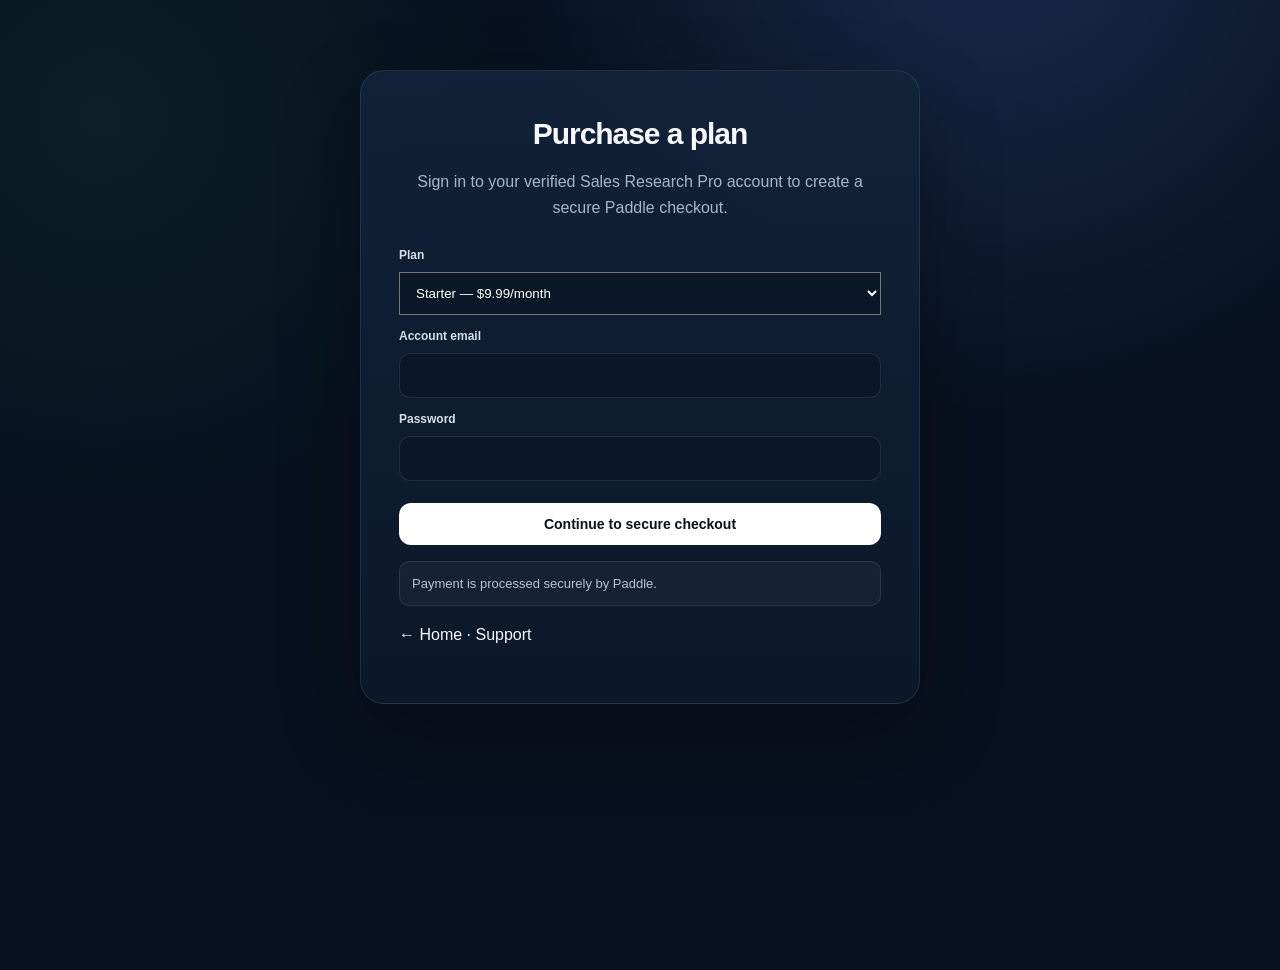
==== buy/index.html @ 62d2ec8f "Add account-linked website checkout screen" ====
<!doctype html><html lang="en"><head><meta charset="utf-8"><meta name="viewport" content="width=device-width,initial-scale=1"><title>Sales Research Pro | Checkout</title><link rel="stylesheet" href="../assets/site.css"></head><body><main class="site-shell"><section class="form-card"><h1>Purchase a plan</h1><p class="sub">Sign in to your verified Sales Research Pro account to create a secure Paddle checkout.</p><form id="checkout-form"><div class="field"><label for="plan">Plan</label><select id="plan" style="width:100%;padding:12px;background:#091727;color:white"><option value="starter">Starter — $9.99/month</option><option value="pro">Pro — $19.99/month</option><option value="business">Business — $39.99/month</option></select></div><div class="field"><label for="email">Account email</label><input id="email" type="email" autocomplete="username" required></div><div class="field"><label for="password">Password</label><input id="password" type="password" autocomplete="current-password" required></div><button class="primary-btn" type="submit">Continue to secure checkout</button></form><div id="checkout-status" class="msg">Payment is processed securely by Paddle.</div><p><a href="../">← Home</a> · <a href="mailto:support@salesresearchpro.com">Support</a></p></section></main><script src="./checkout.js"></script></body></html>
---- assets/site.css ----
:root{--bg:#07111f;--bg2:#0b1728;--panel:#0f1d31;--panel2:#12233a;--line:rgba(255,255,255,.09);--text:#f7f9fc;--muted:#a9b5c7;--muted2:#7f8da2;--blue:#5b8cff;--green:#43d6a1;--max:1080px}
*{box-sizing:border-box}html{scroll-behavior:smooth}body{margin:0;min-height:100vh;font-family:Inter,ui-sans-serif,-apple-system,BlinkMacSystemFont,"Segoe UI",Roboto,Arial,sans-serif;background:radial-gradient(circle at 78% -8%,rgba(91,140,255,.2),transparent 34%),radial-gradient(circle at 8% 12%,rgba(67,214,161,.07),transparent 28%),var(--bg);color:var(--text);line-height:1.65}a{color:inherit;text-decoration:none}.site-shell{max-width:var(--max);margin:auto;padding:0 24px}.site-nav{height:78px;display:flex;align-items:center;justify-content:space-between;border-bottom:1px solid var(--line)}.brand{display:flex;align-items:center;gap:11px;font-weight:850;letter-spacing:-.02em}.logo{width:38px;height:38px;border-radius:12px;background:linear-gradient(135deg,#6b96ff,#3f6ff0);display:grid;place-items:center;font-size:13px;font-weight:900;box-shadow:0 10px 30px rgba(91,140,255,.25)}.logo-img{width:40px;height:40px;display:block;object-fit:contain;filter:drop-shadow(0 10px 24px rgba(91,140,255,.22))}.nav-links{display:flex;align-items:center;gap:22px;color:#b8c3d3;font-size:14px}.nav-links a:hover{color:#fff}.nav-cta{padding:10px 15px;border:1px solid var(--line);border-radius:12px;background:rgba(255,255,255,.045);color:#fff}.page-hero{text-align:center;padding:74px 0 42px}.kicker{color:#86a7ff;font-size:12px;font-weight:850;letter-spacing:.08em;text-transform:uppercase}.page-hero h1{font-size:clamp(40px,5vw,58px);line-height:1.05;letter-spacing:-.045em;margin:10px 0 13px}.page-hero p{max-width:690px;margin:auto;color:var(--muted);font-size:16px}.content-card{margin:0 auto 70px;border:1px solid var(--line);border-radius:24px;background:linear-gradient(180deg,rgba(18,35,58,.76),rgba(12,25,43,.76));padding:34px 38px;box-shadow:0 25px 70px rgba(0,0,0,.18)}.content-card h2{margin:30px 0 8px;font-size:20px;line-height:1.3;letter-spacing:-.02em}.content-card h2:first-of-type{margin-top:0}.content-card p,.content-card li{color:#b4bfce;font-size:14px}.content-card a{color:#9eb8ff;text-decoration:underline;text-underline-offset:3px}.meta{color:var(--muted2);font-size:12px}.footer{border-top:1px solid var(--line);padding:32px 0 45px;color:var(--muted2);font-size:12px}.footer-links{display:flex;gap:18px;flex-wrap:wrap;margin-bottom:12px}.footer-links a:hover{color:#fff}.footer .fine{max-width:780px}.form-card{width:min(560px,100%);margin:70px auto;padding:38px;border:1px solid var(--line);border-radius:24px;background:linear-gradient(180deg,rgba(18,35,58,.9),rgba(12,25,43,.92));box-shadow:0 30px 80px rgba(0,0,0,.3)}.form-card h1{text-align:center;margin:0;font-size:30px;letter-spacing:-.035em}.form-card .sub{text-align:center;color:var(--muted);margin:10px 0 25px}.field{margin:12px 0}.field label{display:block;font-size:12px;font-weight:750;margin-bottom:6px;color:#d7dfeb}.field input{width:100%;padding:13px 14px;border:1px solid var(--line);border-radius:11px;background:#091727;color:#fff;font-size:15px;outline:none}.field input:focus{border-color:rgba(91,140,255,.7);box-shadow:0 0 0 3px rgba(91,140,255,.12)}.primary-btn{width:100%;margin-top:10px;border:0;border-radius:12px;padding:13px;background:#fff;color:#07111f;font-size:14px;font-weight:850;cursor:pointer}.primary-btn:disabled{opacity:.55;cursor:not-allowed}.msg{margin-top:16px;padding:12px;border-radius:10px;font-size:13px;line-height:1.5;background:rgba(255,255,255,.04);color:#b7c3d4;border:1px solid var(--line)}.msg.ok{background:rgba(67,214,161,.08);color:#8de6c6;border-color:rgba(67,214,161,.2)}.msg.err{background:rgba(255,90,90,.08);color:#ffaaa7;border-color:rgba(255,90,90,.2)}.hidden{display:none}.verify{text-align:center}.verify .icon{width:76px;height:76px;margin:0 auto 22px;display:grid;place-items:center;border-radius:50%;font-size:40px;font-weight:900}.verify .success{background:rgba(67,214,161,.1);color:#7ce0bc;border:1px solid rgba(67,214,161,.2)}.verify .error{background:rgba(255,90,90,.1);color:#ffaaa7;border:1px solid rgba(255,90,90,.2)}.verify h1{margin:0;font-size:32px;letter-spacing:-.04em}.verify p{max-width:520px;margin:15px auto 0;color:var(--muted)}.verify .note{margin-top:28px;padding:15px 17px;border-radius:13px;background:rgba(255,255,255,.04);border:1px solid var(--line);color:#c6d0de;font-size:13px;font-weight:600}.download-card{max-width:760px;margin:20px auto 70px;text-align:center;padding:44px;border:1px solid var(--line);border-radius:26px;background:linear-gradient(180deg,rgba(18,35,58,.82),rgba(12,25,43,.82));box-shadow:0 30px 80px rgba(0,0,0,.22)}.download-card h2{font-size:28px;margin:0 0 10px}.download-card p{color:var(--muted);max-width:580px;margin:0 auto 24px}.notice{font-size:12px;color:var(--muted2);margin-top:15px}.pill{display:inline-flex;padding:7px 11px;border-radius:999px;background:rgba(91,140,255,.09);border:1px solid rgba(91,140,255,.2);color:#bcd0ff;font-size:11px;font-weight:800;text-transform:uppercase;letter-spacing:.06em}@media(max-width:760px){.site-shell{padding:0 18px}.nav-links a:not(.nav-cta){display:none}.content-card,.form-card,.download-card{padding:25px}.page-hero{padding-top:52px}.footer{padding-bottom:35px}}
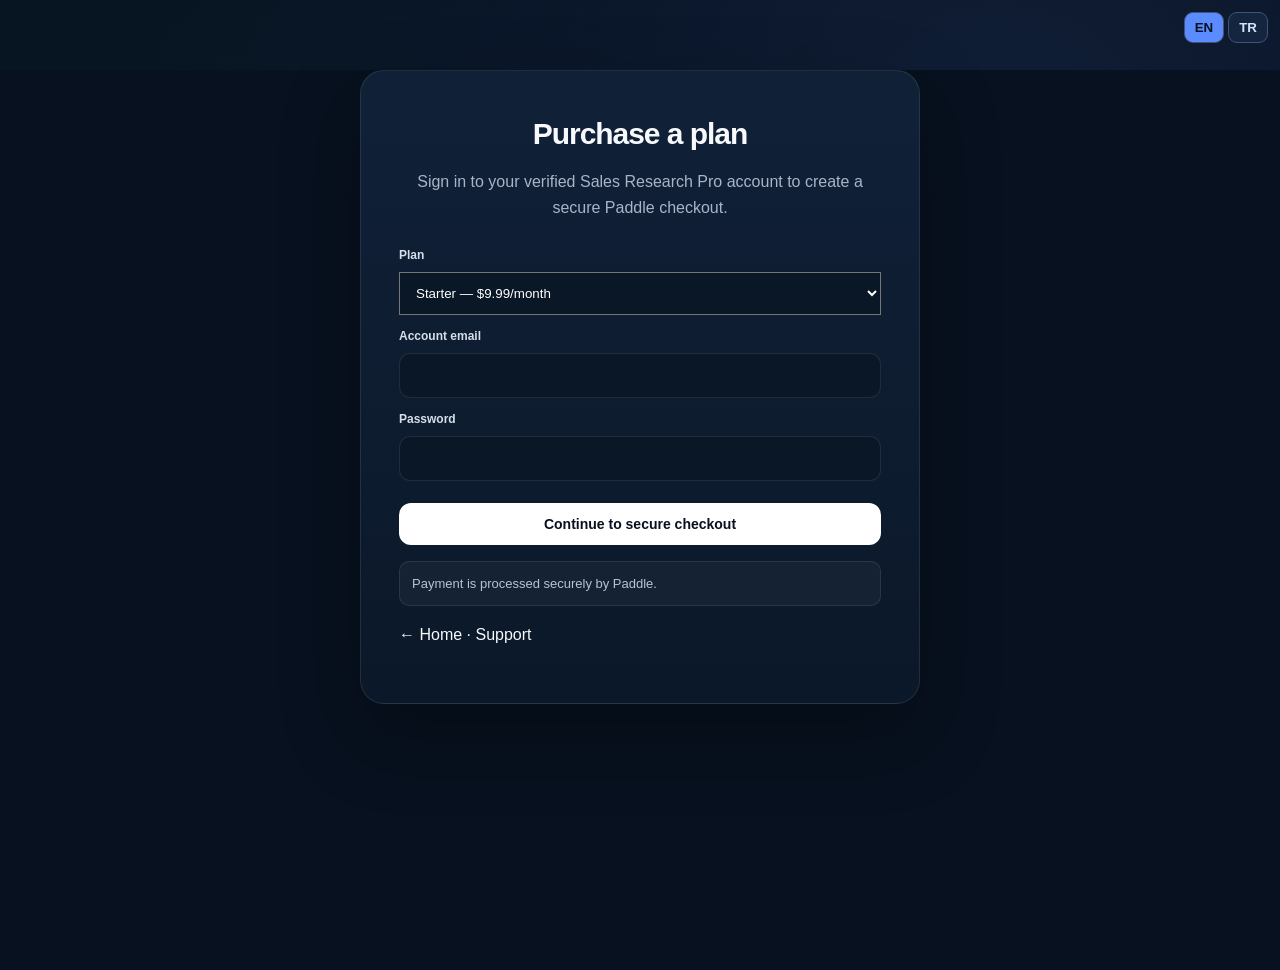
==== commit 6a1b7d17: "Enable consistent bilingual site navigation and remove legacy mixed-language translator" ====
--- a/buy/index.html
+++ b/buy/index.html
@@ -1 +1 @@
-<!doctype html><html lang="en"><head><meta charset="utf-8"><meta name="viewport" content="width=device-width,initial-scale=1"><title>Sales Research Pro | Checkout</title><link rel="stylesheet" href="../assets/site.css"></head><body><main class="site-shell"><section class="form-card"><h1>Purchase a plan</h1><p class="sub">Sign in to your verified Sales Research Pro account to create a secure Paddle checkout.</p><form id="checkout-form"><div class="field"><label for="plan">Plan</label><select id="plan" style="width:100%;padding:12px;background:#091727;color:white"><option value="starter">Starter — $9.99/month</option><option value="pro">Pro — $19.99/month</option><option value="business">Business — $39.99/month</option></select></div><div class="field"><label for="email">Account email</label><input id="email" type="email" autocomplete="username" required></div><div class="field"><label for="password">Password</label><input id="password" type="password" autocomplete="current-password" required></div><button class="primary-btn" type="submit">Continue to secure checkout</button></form><div id="checkout-status" class="msg">Payment is processed securely by Paddle.</div><p><a href="../">← Home</a> · <a href="mailto:support@salesresearchpro.com">Support</a></p></section></main><script src="./checkout.js"></script></body></html>+<!doctype html><html lang="en"><head><meta charset="utf-8"><meta name="viewport" content="width=device-width,initial-scale=1"><title>Sales Research Pro | Checkout</title><link rel="stylesheet" href="../assets/site.css"><link rel="stylesheet" href="../assets/experience-v2.css"></head><body><main class="site-shell"><section class="form-card"><h1>Purchase a plan</h1><p class="sub">Sign in to your verified Sales Research Pro account to create a secure Paddle checkout.</p><form id="checkout-form"><div class="field"><label for="plan">Plan</label><select id="plan" style="width:100%;padding:12px;background:#091727;color:white"><option value="starter">Starter — $9.99/month</option><option value="pro">Pro — $19.99/month</option><option value="business">Business — $39.99/month</option></select></div><div class="field"><label for="email">Account email</label><input id="email" type="email" autocomplete="username" required></div><div class="field"><label for="password">Password</label><input id="password" type="password" autocomplete="current-password" required></div><button class="primary-btn" type="submit">Continue to secure checkout</button></form><div id="checkout-status" class="msg">Payment is processed securely by Paddle.</div><p><a href="../">← Home</a> · <a href="mailto:support@salesresearchpro.com">Support</a></p></section></main><script src="./checkout.js"></script><script src="../assets/i18n-v3.js" defer></script></body></html>
--- a/assets/experience-v2.css
+++ b/assets/experience-v2.css
@@ -0,0 +1,6 @@
+.srp-guide{max-width:1180px!important;margin:0 auto 40px!important;padding:28px!important;border-radius:22px!important;background:linear-gradient(140deg,#12223a,#0b1729)!important;border:1px solid #293c59!important}.srp-guide h2{font-size:clamp(25px,3vw,36px)!important;letter-spacing:-.04em!important;line-height:1.15!important;margin:0 0 18px!important}.srp-guide-grid article{border:1px solid #263d5c!important;background:#0c1a30!important}.srp-guide-grid p{margin:0!important}.srp-guide>.srp-community{margin-top:16px}.srp-guide>p{font-size:13px!important;color:#a9b5c7!important}.srp-chat-launch{position:fixed;right:24px;bottom:22px;z-index:1000;background:#5b8cff;color:#061226;border:0;border-radius:99px;padding:15px 20px;box-shadow:0 16px 42px #0008;font-weight:850;cursor:pointer}.srp-chat-panel{position:fixed;right:22px;bottom:88px;z-index:1001;width:min(390px,calc(100vw - 28px));height:min(560px,calc(100vh - 110px));display:none;flex-direction:column;border:1px solid #3c5274;border-radius:19px;background:#0c192b;color:#fff;box-shadow:0 22px 90px #000b;overflow:hidden}.srp-chat-panel.open{display:flex}.srp-chat-head{padding:17px 20px;background:#142844;display:flex;justify-content:space-between;align-items:center}.srp-chat-head button{background:none;color:#fff;border:0;font-size:23px;cursor:pointer}.srp-chat-log{flex:1;overflow:auto;padding:16px;display:flex;flex-direction:column;gap:11px}.srp-msg{max-width:90%;border-radius:14px;padding:11px 13px;font-size:13px;line-height:1.5;white-space:pre-wrap}.srp-msg.bot{background:#1c304d;align-self:flex-start}.srp-msg.user{background:#406ed2;align-self:flex-end}.srp-chat-chips{display:flex;flex-wrap:wrap;gap:6px;padding:9px 13px}.srp-chat-chips button{border:1px solid #42618a;border-radius:99px;background:#152b48;color:#d5e4ff;padding:7px 10px;cursor:pointer;font-size:11px}.srp-chat-form{display:flex;gap:8px;padding:12px;border-top:1px solid #293d58}.srp-chat-form input{flex:1;min-width:0;border:1px solid #415a7b;background:#071322;color:#fff;padding:11px;border-radius:9px}.srp-chat-form button{border:0;background:#5b8cff;border-radius:9px;padding:10px 14px;font-weight:800;cursor:pointer}.srp-chat-footer{padding:0 14px 12px;font-size:11px;color:#a9b5c7}.srp-chat-footer a{color:#92b9ff}@media(max-width:760px){.srp-guide{margin:12px 18px 34px!important;padding:20px!important}.srp-chat-panel{right:14px;bottom:76px}.srp-chat-launch{right:14px;bottom:14px}}
+/* Visual identity and responsive layout refinement */
+.hero{position:relative}.hero:before{content:'';position:absolute;inset:0;pointer-events:none;background:radial-gradient(circle at 85% 40%,rgba(87,133,255,.13),transparent 36%)}.hero>div{position:relative}.hero h1{font-size:clamp(42px,5.7vw,74px);line-height:1.02;letter-spacing:-.055em}.dashboard{border-color:rgba(111,159,255,.27);box-shadow:0 35px 95px rgba(13,46,116,.25)}.dashboard .dashbody{background:radial-gradient(circle at 95% 5%,rgba(91,140,255,.12),transparent 50%)}.card,.pricecard{transition:transform .2s ease,border-color .2s ease}.card:hover,.pricecard:hover{transform:translateY(-4px);border-color:rgba(91,140,255,.5)}.srp-showcase{max-width:1180px;margin:20px auto 30px;padding:0 24px}.srp-showcase-inner{display:grid;grid-template-columns:1fr 1fr;gap:28px;align-items:center;background:linear-gradient(125deg,#142744,#0a172a);border:1px solid #304b73;border-radius:25px;padding:34px}.srp-showcase h2{font-size:clamp(26px,3vw,40px);line-height:1.1;letter-spacing:-.04em}.srp-showcase p{color:#a9b5c7}.srp-chart{padding:23px;border:1px solid #2d4467;background:#0a182d;border-radius:18px}.srp-chart-head{display:flex;justify-content:space-between;gap:12px;font-size:12px;color:#a8bad6}.srp-chart-bars{display:flex;align-items:flex-end;gap:12px;height:180px;padding:20px 0 0;border-bottom:1px solid #385170}.srp-chart-bars span{flex:1;display:block;background:linear-gradient(0deg,#3869d9,#72b6ff);border-radius:7px 7px 0 0}.srp-chart-note{font-size:11px;color:#8b9fb9;margin-top:12px}@media(max-width:760px){.srp-showcase{padding:0 18px}.srp-showcase-inner{grid-template-columns:1fr;padding:23px}.hero{overflow:hidden}}
+
+/* Seamless page background: no visible gradient cutoff */
+html{background:#07111f}body{background:#07111f!important;min-height:100vh}body:before{content:'';position:fixed;z-index:-1;inset:0;pointer-events:none;background:radial-gradient(ellipse 1100px 850px at 78% 12%,rgba(74,114,208,.13),transparent 78%),radial-gradient(ellipse 850px 780px at 6% 44%,rgba(32,138,130,.07),transparent 82%)}.hero:before{display:none!important}.hero>div{position:relative}.srp-showcase-inner{background:linear-gradient(145deg,rgba(20,39,68,.95),rgba(10,23,42,.92))}.srp-guide{scroll-margin-top:100px}.srp-guide h2{max-width:950px}.srp-lang-control{display:inline-flex;align-items:center;gap:4px;margin-left:12px}.srp-lang-control button{border:1px solid #415477;background:#142540;color:#d3e3ff;border-radius:9px;padding:7px 10px;cursor:pointer;font-weight:700}.srp-lang-control button[aria-pressed=true]{background:#5b8cff;color:#07111f}.srp-site-community{display:inline-flex;background:#1594d4;color:white;padding:10px 15px;border-radius:11px;font-weight:750}.srp-checkout-actions{margin-top:20px;display:flex;gap:12px;flex-wrap:wrap}.srp-checkout-actions button{padding:12px 18px;border:1px solid #4c6690;border-radius:10px;background:#162e50;color:white;cursor:pointer}.srp-checkout-actions button.active{background:#5b8cff;color:#07111f}.srp-buy-note{font-size:13px;color:#aebbd0;margin:10px 0}.srp-auth-info{border:1px solid #304c74;background:#112542;padding:15px;border-radius:13px;margin:14px 0}@media(max-width:900px){.navlinks,.nav-links{gap:10px!important;flex-wrap:wrap}.srp-lang-control{margin-left:0}.srp-site-community{font-size:12px}}
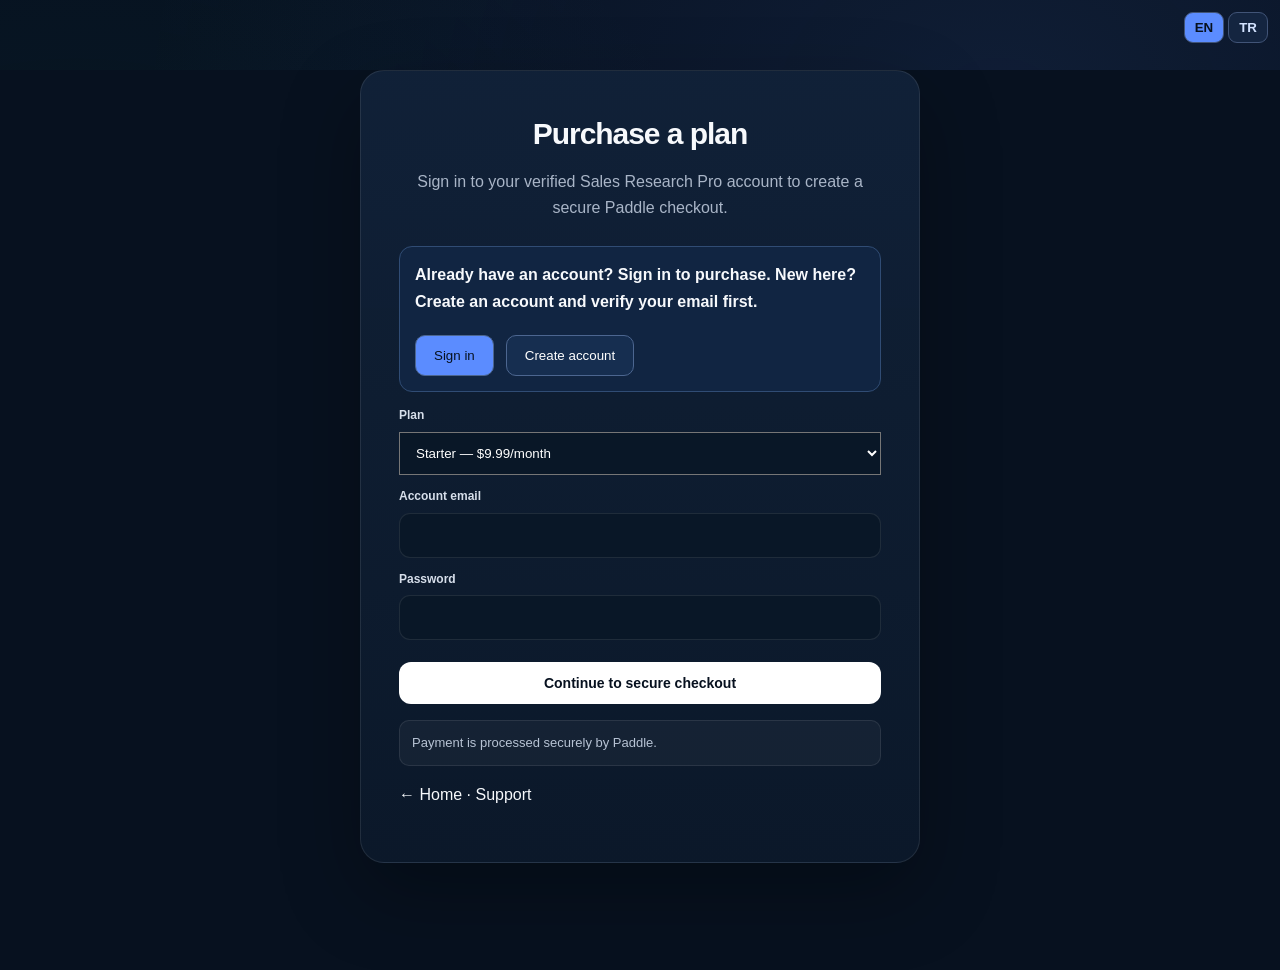
==== commit f4148807: "Add clear existing-account versus new-account flow before checkout" ====
--- a/buy/index.html
+++ b/buy/index.html
@@ -1 +1 @@
-<!doctype html><html lang="en"><head><meta charset="utf-8"><meta name="viewport" content="width=device-width,initial-scale=1"><title>Sales Research Pro | Checkout</title><link rel="stylesheet" href="../assets/site.css"><link rel="stylesheet" href="../assets/experience-v2.css"></head><body><main class="site-shell"><section class="form-card"><h1>Purchase a plan</h1><p class="sub">Sign in to your verified Sales Research Pro account to create a secure Paddle checkout.</p><form id="checkout-form"><div class="field"><label for="plan">Plan</label><select id="plan" style="width:100%;padding:12px;background:#091727;color:white"><option value="starter">Starter — $9.99/month</option><option value="pro">Pro — $19.99/month</option><option value="business">Business — $39.99/month</option></select></div><div class="field"><label for="email">Account email</label><input id="email" type="email" autocomplete="username" required></div><div class="field"><label for="password">Password</label><input id="password" type="password" autocomplete="current-password" required></div><button class="primary-btn" type="submit">Continue to secure checkout</button></form><div id="checkout-status" class="msg">Payment is processed securely by Paddle.</div><p><a href="../">← Home</a> · <a href="mailto:support@salesresearchpro.com">Support</a></p></section></main><script src="./checkout.js"></script><script src="../assets/i18n-v3.js" defer></script></body></html>+<!doctype html><html lang="en"><head><meta charset="utf-8"><meta name="viewport" content="width=device-width,initial-scale=1"><title>Sales Research Pro | Checkout</title><link rel="stylesheet" href="../assets/site.css"><link rel="stylesheet" href="../assets/experience-v2.css"></head><body><main class="site-shell"><section class="form-card"><h1>Purchase a plan</h1><p class="sub">Sign in to your verified Sales Research Pro account to create a secure Paddle checkout.</p><div class="srp-auth-info"><strong id="auth-explain">Already have an account? Sign in to purchase. New here? Create an account and verify your email first.</strong><div class="srp-checkout-actions"><button type="button" id="mode-login" class="active">Sign in</button><button type="button" id="mode-signup">Create account</button></div></div><form id="checkout-form"><div class="field"><label for="plan">Plan</label><select id="plan" style="width:100%;padding:12px;background:#091727;color:white"><option value="starter">Starter — $9.99/month</option><option value="pro">Pro — $19.99/month</option><option value="business">Business — $39.99/month</option></select></div><div class="field"><label for="email">Account email</label><input id="email" type="email" autocomplete="username" required></div><div class="field"><label for="password">Password</label><input id="password" type="password" autocomplete="current-password" required></div><button class="primary-btn" id="checkout-submit" type="submit">Continue to secure checkout</button></form><div id="checkout-status" class="msg">Payment is processed securely by Paddle.</div><p><a href="../">← Home</a> · <a href="mailto:support@salesresearchpro.com">Support</a></p></section></main><script src="./checkout.js"></script><script src="../assets/i18n-v3.js" defer></script></body></html>
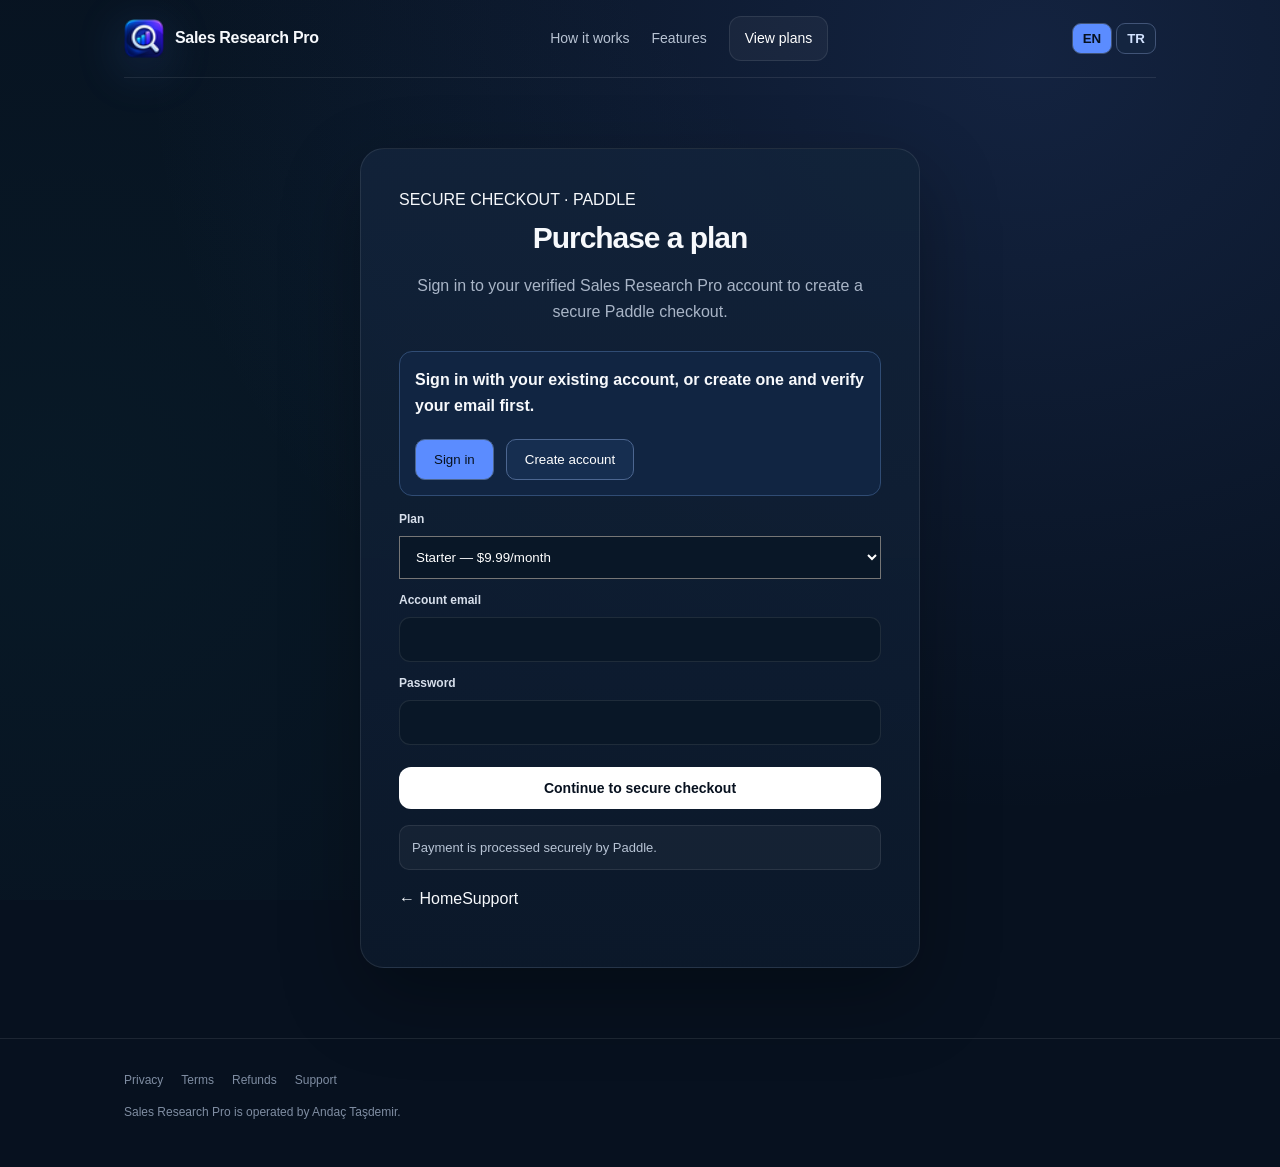
==== commit 307aa352: "Redesign checkout with full navigation, branding, footer and structured card" ====
--- a/buy/index.html
+++ b/buy/index.html
@@ -1 +1 @@
-<!doctype html><html lang="en"><head><meta charset="utf-8"><meta name="viewport" content="width=device-width,initial-scale=1"><title>Sales Research Pro | Checkout</title><link rel="stylesheet" href="../assets/site.css"><link rel="stylesheet" href="../assets/experience-v2.css"></head><body><main class="site-shell"><section class="form-card"><h1>Purchase a plan</h1><p class="sub">Sign in to your verified Sales Research Pro account to create a secure Paddle checkout.</p><div class="srp-auth-info"><strong id="auth-explain">Already have an account? Sign in to purchase. New here? Create an account and verify your email first.</strong><div class="srp-checkout-actions"><button type="button" id="mode-login" class="active">Sign in</button><button type="button" id="mode-signup">Create account</button></div></div><form id="checkout-form"><div class="field"><label for="plan">Plan</label><select id="plan" style="width:100%;padding:12px;background:#091727;color:white"><option value="starter">Starter — $9.99/month</option><option value="pro">Pro — $19.99/month</option><option value="business">Business — $39.99/month</option></select></div><div class="field"><label for="email">Account email</label><input id="email" type="email" autocomplete="username" required></div><div class="field"><label for="password">Password</label><input id="password" type="password" autocomplete="current-password" required></div><button class="primary-btn" id="checkout-submit" type="submit">Continue to secure checkout</button></form><div id="checkout-status" class="msg">Payment is processed securely by Paddle.</div><p><a href="../">← Home</a> · <a href="mailto:support@salesresearchpro.com">Support</a></p></section></main><script src="./checkout.js"></script><script src="../assets/i18n-v3.js" defer></script></body></html>+<!doctype html><html lang="en"><head><meta charset="utf-8"><meta name="viewport" content="width=device-width,initial-scale=1"><title>Sales Research Pro | Checkout</title><link rel="stylesheet" href="../assets/site.css"><link rel="stylesheet" href="../assets/experience-v2.css"></head><body class="srp-checkout-page"><header class="site-shell"><nav class="site-nav"><a class="brand" href="../"><img class="logo-img" src="../assets/logo.png?v=20261007-final" alt="Sales Research Pro" width="40" height="40"><span>Sales Research Pro</span></a><div class="nav-links"><a href="../#how">How it works</a><a href="../#features">Features</a><a class="nav-cta" href="../pricing/">View plans</a></div></nav></header><main class="site-shell"><section class="form-card srp-checkout-card"><div class="srp-checkout-kicker">SECURE CHECKOUT · PADDLE</div><h1>Purchase a plan</h1><p class="sub">Sign in to your verified Sales Research Pro account to create a secure Paddle checkout.</p><div class="srp-auth-info"><strong id="auth-explain">Already have an account? Sign in to purchase. New here? Create an account and verify your email first.</strong><div class="srp-checkout-actions"><button type="button" id="mode-login" class="active">Sign in</button><button type="button" id="mode-signup">Create account</button></div></div><form id="checkout-form"><div class="field"><label for="plan">Plan</label><select id="plan" style="width:100%;padding:12px;background:#091727;color:white"><option value="starter">Starter — $9.99/month</option><option value="pro">Pro — $19.99/month</option><option value="business">Business — $39.99/month</option></select></div><div class="field"><label for="email">Account email</label><input id="email" type="email" autocomplete="username" required></div><div class="field"><label for="password">Password</label><input id="password" type="password" autocomplete="current-password" required></div><button class="primary-btn" id="checkout-submit" type="submit">Continue to secure checkout</button></form><div id="checkout-status" class="msg">Payment is processed securely by Paddle.</div><p class="srp-checkout-bottom"><a href="../">← Home</a><a href="mailto:support@salesresearchpro.com">Support</a></p></section></main><footer class="footer"><div class="site-shell"><div class="footer-links"><a href="../privacy/">Privacy</a><a href="../terms/">Terms</a><a href="../refund/">Refunds</a><a href="mailto:support@salesresearchpro.com">Support</a></div><div class="fine">Sales Research Pro is operated by Andaç Taşdemir.</div></div></footer><script src="./checkout.js"></script><script src="../assets/i18n-v3.js" defer></script></body></html>
--- a/assets/experience-v2.css
+++ b/assets/experience-v2.css
@@ -4,3 +4,6 @@
 
 /* Seamless page background: no visible gradient cutoff */
 html{background:#07111f}body{background:#07111f!important;min-height:100vh}body:before{content:'';position:fixed;z-index:-1;inset:0;pointer-events:none;background:radial-gradient(ellipse 1100px 850px at 78% 12%,rgba(74,114,208,.13),transparent 78%),radial-gradient(ellipse 850px 780px at 6% 44%,rgba(32,138,130,.07),transparent 82%)}.hero:before{display:none!important}.hero>div{position:relative}.srp-showcase-inner{background:linear-gradient(145deg,rgba(20,39,68,.95),rgba(10,23,42,.92))}.srp-guide{scroll-margin-top:100px}.srp-guide h2{max-width:950px}.srp-lang-control{display:inline-flex;align-items:center;gap:4px;margin-left:12px}.srp-lang-control button{border:1px solid #415477;background:#142540;color:#d3e3ff;border-radius:9px;padding:7px 10px;cursor:pointer;font-weight:700}.srp-lang-control button[aria-pressed=true]{background:#5b8cff;color:#07111f}.srp-site-community{display:inline-flex;background:#1594d4;color:white;padding:10px 15px;border-radius:11px;font-weight:750}.srp-checkout-actions{margin-top:20px;display:flex;gap:12px;flex-wrap:wrap}.srp-checkout-actions button{padding:12px 18px;border:1px solid #4c6690;border-radius:10px;background:#162e50;color:white;cursor:pointer}.srp-checkout-actions button.active{background:#5b8cff;color:#07111f}.srp-buy-note{font-size:13px;color:#aebbd0;margin:10px 0}.srp-auth-info{border:1px solid #304c74;background:#112542;padding:15px;border-radius:13px;margin:14px 0}@media(max-width:900px){.navlinks,.nav-links{gap:10px!important;flex-wrap:wrap}.srp-lang-control{margin-left:0}.srp-site-community{font-size:12px}}
+
+/* Continuous full-viewport gradient; avoids hero section seams */
+body{background:radial-gradient(ellipse 1100px 950px at 80% 6%,rgba(76,116,214,.18),transparent 80%),radial-gradient(ellipse 1000px 900px at 4% 55%,rgba(22,121,127,.08),transparent 82%),#07111f!important;background-attachment:fixed!important}body:before{display:none!important}
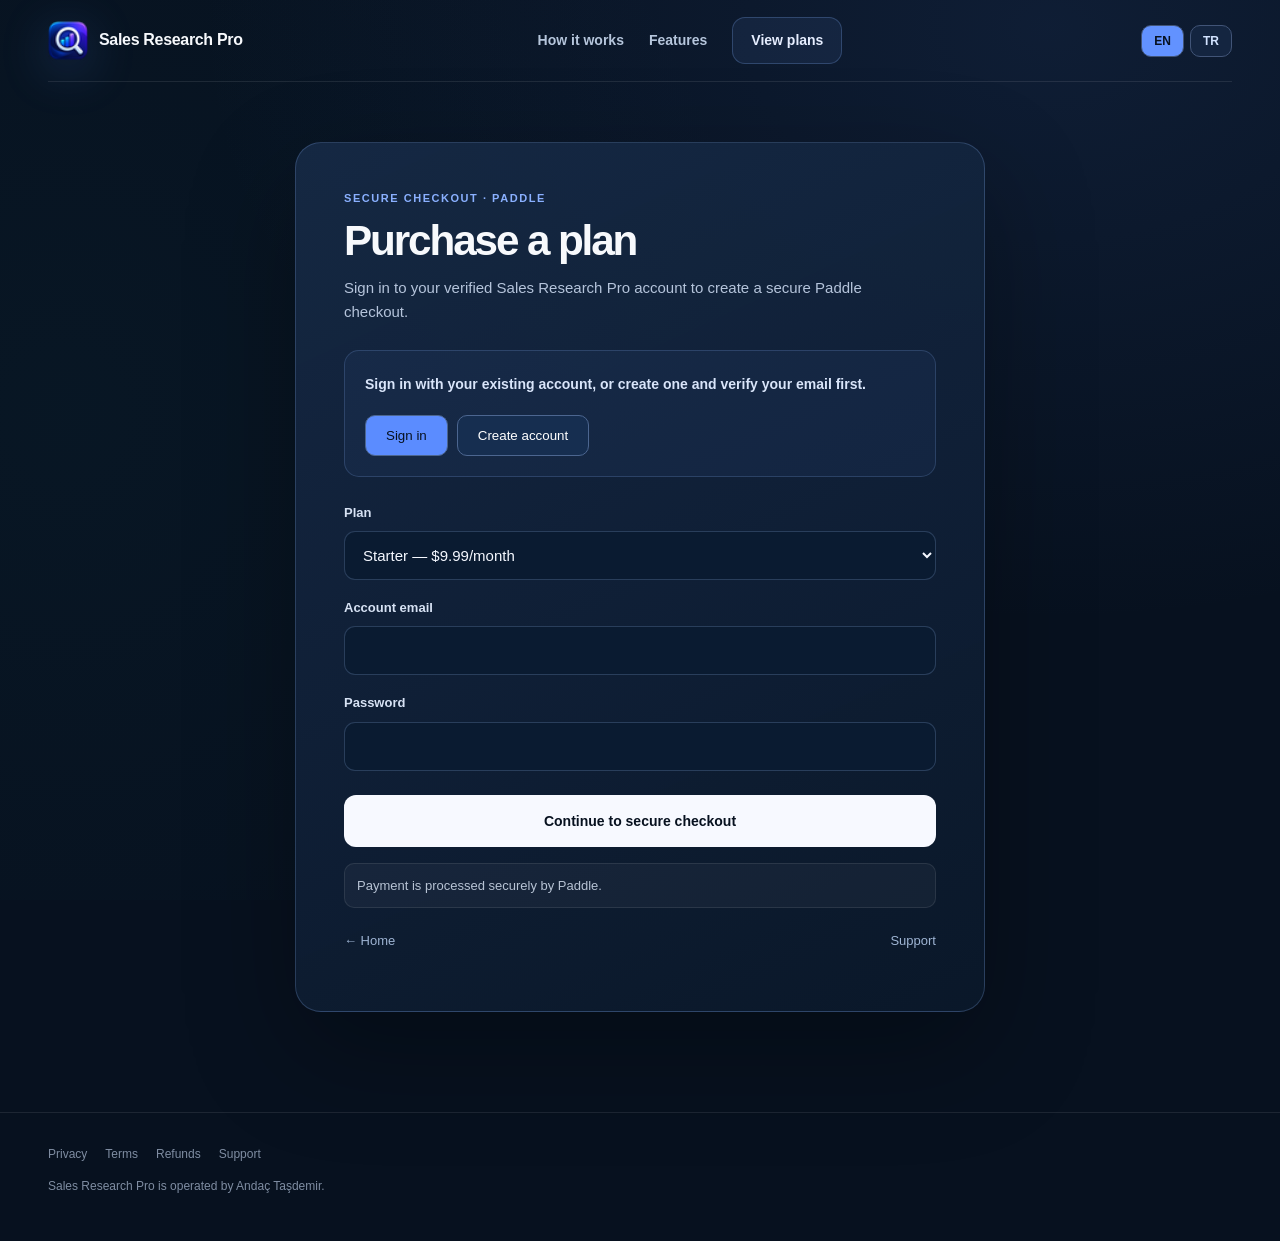
==== commit fe9810d3: "Link shared navigation to dedicated visual How It Works guide" ====
--- a/buy/index.html
+++ b/buy/index.html
@@ -1 +1 @@
-<!doctype html><html lang="en"><head><meta charset="utf-8"><meta name="viewport" content="width=device-width,initial-scale=1"><title>Sales Research Pro | Checkout</title><link rel="stylesheet" href="../assets/site.css"><link rel="stylesheet" href="../assets/experience-v2.css"></head><body class="srp-checkout-page"><header class="site-shell"><nav class="site-nav"><a class="brand" href="../"><img class="logo-img" src="../assets/logo.png?v=20261007-final" alt="Sales Research Pro" width="40" height="40"><span>Sales Research Pro</span></a><div class="nav-links"><a href="../#how">How it works</a><a href="../#features">Features</a><a class="nav-cta" href="../pricing/">View plans</a></div></nav></header><main class="site-shell"><section class="form-card srp-checkout-card"><div class="srp-checkout-kicker">SECURE CHECKOUT · PADDLE</div><h1>Purchase a plan</h1><p class="sub">Sign in to your verified Sales Research Pro account to create a secure Paddle checkout.</p><div class="srp-auth-info"><strong id="auth-explain">Already have an account? Sign in to purchase. New here? Create an account and verify your email first.</strong><div class="srp-checkout-actions"><button type="button" id="mode-login" class="active">Sign in</button><button type="button" id="mode-signup">Create account</button></div></div><form id="checkout-form"><div class="field"><label for="plan">Plan</label><select id="plan" style="width:100%;padding:12px;background:#091727;color:white"><option value="starter">Starter — $9.99/month</option><option value="pro">Pro — $19.99/month</option><option value="business">Business — $39.99/month</option></select></div><div class="field"><label for="email">Account email</label><input id="email" type="email" autocomplete="username" required></div><div class="field"><label for="password">Password</label><input id="password" type="password" autocomplete="current-password" required></div><button class="primary-btn" id="checkout-submit" type="submit">Continue to secure checkout</button></form><div id="checkout-status" class="msg">Payment is processed securely by Paddle.</div><p class="srp-checkout-bottom"><a href="../">← Home</a><a href="mailto:support@salesresearchpro.com">Support</a></p></section></main><footer class="footer"><div class="site-shell"><div class="footer-links"><a href="../privacy/">Privacy</a><a href="../terms/">Terms</a><a href="../refund/">Refunds</a><a href="mailto:support@salesresearchpro.com">Support</a></div><div class="fine">Sales Research Pro is operated by Andaç Taşdemir.</div></div></footer><script src="./checkout.js"></script><script src="../assets/i18n-v3.js" defer></script></body></html>+<!doctype html><html lang="en"><head><meta charset="utf-8"><meta name="viewport" content="width=device-width,initial-scale=1"><title>Sales Research Pro | Checkout</title><link rel="stylesheet" href="../assets/site.css"><link rel="stylesheet" href="../assets/experience-v2.css"></head><body class="srp-checkout-page"><header class="site-shell"><nav class="site-nav"><a class="brand" href="../"><img class="logo-img" src="../assets/logo.png?v=20261007-final" alt="Sales Research Pro" width="40" height="40"><span>Sales Research Pro</span></a><div class="nav-links"><a href="../how-it-works/">How it works</a><a href="../#features">Features</a><a class="nav-cta" href="../pricing/">View plans</a></div></nav></header><main class="site-shell"><section class="form-card srp-checkout-card"><div class="srp-checkout-kicker">SECURE CHECKOUT · PADDLE</div><h1>Purchase a plan</h1><p class="sub">Sign in to your verified Sales Research Pro account to create a secure Paddle checkout.</p><div class="srp-auth-info"><strong id="auth-explain">Already have an account? Sign in to purchase. New here? Create an account and verify your email first.</strong><div class="srp-checkout-actions"><button type="button" id="mode-login" class="active">Sign in</button><button type="button" id="mode-signup">Create account</button></div></div><form id="checkout-form"><div class="field"><label for="plan">Plan</label><select id="plan" style="width:100%;padding:12px;background:#091727;color:white"><option value="starter">Starter — $9.99/month</option><option value="pro">Pro — $19.99/month</option><option value="business">Business — $39.99/month</option></select></div><div class="field"><label for="email">Account email</label><input id="email" type="email" autocomplete="username" required></div><div class="field"><label for="password">Password</label><input id="password" type="password" autocomplete="current-password" required></div><button class="primary-btn" id="checkout-submit" type="submit">Continue to secure checkout</button></form><div id="checkout-status" class="msg">Payment is processed securely by Paddle.</div><p class="srp-checkout-bottom"><a href="../">← Home</a><a href="mailto:support@salesresearchpro.com">Support</a></p></section></main><footer class="footer"><div class="site-shell"><div class="footer-links"><a href="../privacy/">Privacy</a><a href="../terms/">Terms</a><a href="../refund/">Refunds</a><a href="mailto:support@salesresearchpro.com">Support</a></div><div class="fine">Sales Research Pro is operated by Andaç Taşdemir.</div></div></footer><script src="./checkout.js"></script><script src="../assets/i18n-v3.js" defer></script></body></html>
--- a/assets/experience-v2.css
+++ b/assets/experience-v2.css
@@ -7,3 +7,61 @@
 
 /* Continuous full-viewport gradient; avoids hero section seams */
 body{background:radial-gradient(ellipse 1100px 950px at 80% 6%,rgba(76,116,214,.18),transparent 80%),radial-gradient(ellipse 1000px 900px at 4% 55%,rgba(22,121,127,.08),transparent 82%),#07111f!important;background-attachment:fixed!important}body:before{display:none!important}
+
+/* Design system v3 — unified premium layout */
+:root{--max:1200px;--radius:22px}
+body{background:radial-gradient(ellipse 1000px 700px at 82% 3%,rgba(55,94,166,.16),transparent 85%),radial-gradient(ellipse 800px 850px at 5% 46%,rgba(22,99,111,.065),transparent 90%),#07111f!important;background-attachment:fixed!important}
+.site-shell{max-width:1240px!important;padding-left:28px!important;padding-right:28px!important}
+.container{max-width:1240px!important}
+.site-nav,.nav{height:82px!important;min-height:82px;display:flex;align-items:center;justify-content:space-between;gap:22px}
+.site-nav .nav-links,.navlinks{display:flex;align-items:center;gap:25px!important}
+.nav-links>a,.navlinks>a{font-size:14px;font-weight:600;color:#b6c6dc;white-space:nowrap}
+.nav-links>a:hover,.navlinks>a:hover{color:white}
+.nav-links>a[href$="/pricing/"],.navlinks .navcta{padding:11px 18px;border-radius:13px;border:1px solid rgba(119,160,229,.28);background:rgba(96,137,211,.10);color:#e6eeff;font-weight:800}
+.srp-lang-control{margin-left:4px!important;gap:6px!important}
+.srp-lang-control button{font-size:12px;padding:8px 12px!important;border-radius:10px!important}
+.srp-lang-control button[aria-pressed=true]{background:#6292ff!important;color:#07111f!important}
+.site-shell .page-hero{max-width:920px;margin:0 auto 32px;padding:78px 0 18px!important;text-align:center}
+.site-shell .page-hero h1{font-size:clamp(36px,4.2vw,56px);line-height:1.08;letter-spacing:-.05em}
+.site-shell .page-hero p{max-width:750px;margin:14px auto 0}
+.site-shell .page-hero .kicker{color:#82a8ff;letter-spacing:.1em}
+.site-shell .plans{align-items:stretch!important;grid-template-columns:repeat(3,minmax(0,1fr))!important;gap:20px!important;margin:30px auto 34px!important}
+.site-shell .plans>.content-card{display:flex;flex-direction:column;min-height:460px;padding:32px!important;border:1px solid rgba(130,164,217,.16);border-radius:24px;background:linear-gradient(165deg,rgba(23,42,70,.88),rgba(11,25,44,.94));box-shadow:0 24px 60px rgba(0,0,0,.12);transition:transform .2s ease,border-color .2s ease}
+.site-shell .plans>.content-card:hover{transform:translateY(-5px);border-color:rgba(113,161,255,.5)}
+.site-shell .plans>.content-card:nth-child(2){border-color:rgba(98,146,255,.62);box-shadow:0 25px 70px rgba(47,95,197,.12)}
+.site-shell .plans>.content-card .pill{align-self:flex-start;margin-bottom:12px!important}
+.site-shell .plans>.content-card h2{font-size:24px;letter-spacing:-.035em;margin:0!important;min-height:38px}
+.site-shell .plans>.content-card>div[style*="font-size:42px"]{margin:17px 0 16px!important;font-size:45px!important;line-height:1.1;white-space:nowrap}
+.site-shell .plans>.content-card>div[style*="font-size:42px"] span{font-size:13px!important}
+.site-shell .plans>.content-card>p{min-height:54px;margin:0 0 14px!important;font-size:14px;color:#b8c8df}
+.site-shell .plans>.content-card>ul{margin:0 0 25px!important;padding-left:19px;color:#c6d2e5;font-size:14px;line-height:2}
+.site-shell .plans>.content-card>a{margin-top:auto!important;padding:15px 18px!important;display:flex!important;align-items:center;justify-content:center;border-radius:12px!important;text-decoration:none!important;min-height:50px;font-size:14px!important}
+.site-shell .plans>.content-card:nth-child(2)>a{background:#fff!important;color:#0a1830!important}
+.site-shell .plans>.content-card:not(:nth-child(2))>a{background:#1a2c46!important;border:1px solid rgba(123,155,207,.25)!important;color:white!important}
+.site-shell .plans>.content-card>a:hover{filter:brightness(1.1)}
+.site-shell .content-card{border-radius:24px}
+.site-shell>main,.site-shell main{min-width:0}
+main.site-shell:has(.content-card:not(.plans .content-card))>article.content-card{max-width:1000px;margin:18px auto 85px;padding:48px 56px!important;line-height:1.85;background:linear-gradient(145deg,rgba(20,38,63,.85),rgba(11,24,42,.94))}
+main.site-shell>article.content-card h2{font-size:21px;line-height:1.3;margin:30px 0 10px;letter-spacing:-.02em}
+main.site-shell>article.content-card p{color:#c1cde0;font-size:15px;line-height:1.85}
+main.site-shell>article.content-card a{color:#9cbbff}
+.footer{margin-top:30px}
+.srp-checkout-page main.site-shell{min-height:calc(100vh - 220px);display:flex;justify-content:center;align-items:flex-start;padding-top:60px!important;padding-bottom:70px!important}
+.srp-checkout-card{width:100%;max-width:690px!important;margin:0 auto!important;padding:46px 48px!important;border:1px solid rgba(128,166,229,.25)!important;border-radius:26px!important;background:linear-gradient(155deg,rgba(22,41,69,.95),rgba(10,24,42,.98))!important;box-shadow:0 40px 110px rgba(0,0,0,.3)!important;text-align:left!important}
+.srp-checkout-card h1{font-size:clamp(32px,3.3vw,44px)!important;line-height:1.15;letter-spacing:-.05em;text-align:left;margin:10px 0 10px}
+.srp-checkout-card>.sub{font-size:15px;color:#b5c4db;max-width:520px;text-align:left;margin:0 0 25px}
+.srp-checkout-kicker{font-size:11px;font-weight:900;letter-spacing:.14em;color:#8ab0ff}
+.srp-checkout-card .srp-auth-info{background:rgba(89,132,204,.07)!important;border:1px solid rgba(123,164,226,.22)!important;border-radius:15px;padding:20px!important;margin:20px 0 25px}
+.srp-checkout-card .srp-auth-info strong{font-size:14px;line-height:1.55;color:#d9e5fa}
+.srp-checkout-card .srp-checkout-actions{margin-top:17px;gap:9px}
+.srp-checkout-card .srp-checkout-actions button{padding:12px 20px;border-radius:10px}
+.srp-checkout-card .field{margin-bottom:17px}
+.srp-checkout-card .field label{font-size:13px;font-weight:750;color:#d7e2f4;display:block;margin-bottom:8px}
+.srp-checkout-card .field input,.srp-checkout-card .field select{width:100%;height:49px;border-radius:11px!important;border:1px solid rgba(132,162,213,.26)!important;background:#0a1b31!important;color:#f5f8ff!important;padding:12px 14px!important;font-size:15px}
+.srp-checkout-card .field input:focus,.srp-checkout-card .field select:focus{outline:2px solid #6696ff;outline-offset:1px}
+.srp-checkout-card .primary-btn{width:100%;min-height:52px;margin-top:7px;border-radius:12px;background:#f7f9ff;color:#07111f;font-weight:850}
+.srp-checkout-bottom{display:flex;justify-content:space-between;gap:20px;margin-top:22px;font-size:13px;color:#9fb5d4}
+.srp-checkout-card .msg{font-size:13px;line-height:1.5}
+.srp-guide{display:none!important}
+@media(max-width:900px){.site-shell .plans{grid-template-columns:1fr!important;max-width:530px}.site-shell .plans>.content-card{min-height:400px}.site-shell .nav-links,.navlinks{gap:12px!important}}
+@media(max-width:760px){.site-shell{padding-left:18px!important;padding-right:18px!important}.site-nav,.nav{height:auto!important;min-height:74px!important;flex-wrap:wrap;padding:12px 0}.site-shell .nav-links,.navlinks{flex-wrap:wrap;gap:9px!important}.site-shell .nav-links a:not([href$="/pricing/"]){display:none}.srp-checkout-page main.site-shell{padding-top:25px!important}.srp-checkout-card{padding:27px 22px!important}main.site-shell>article.content-card{padding:27px 23px!important}.site-shell .page-hero{padding-top:50px!important}.site-shell .plans>.content-card{min-height:400px}}
